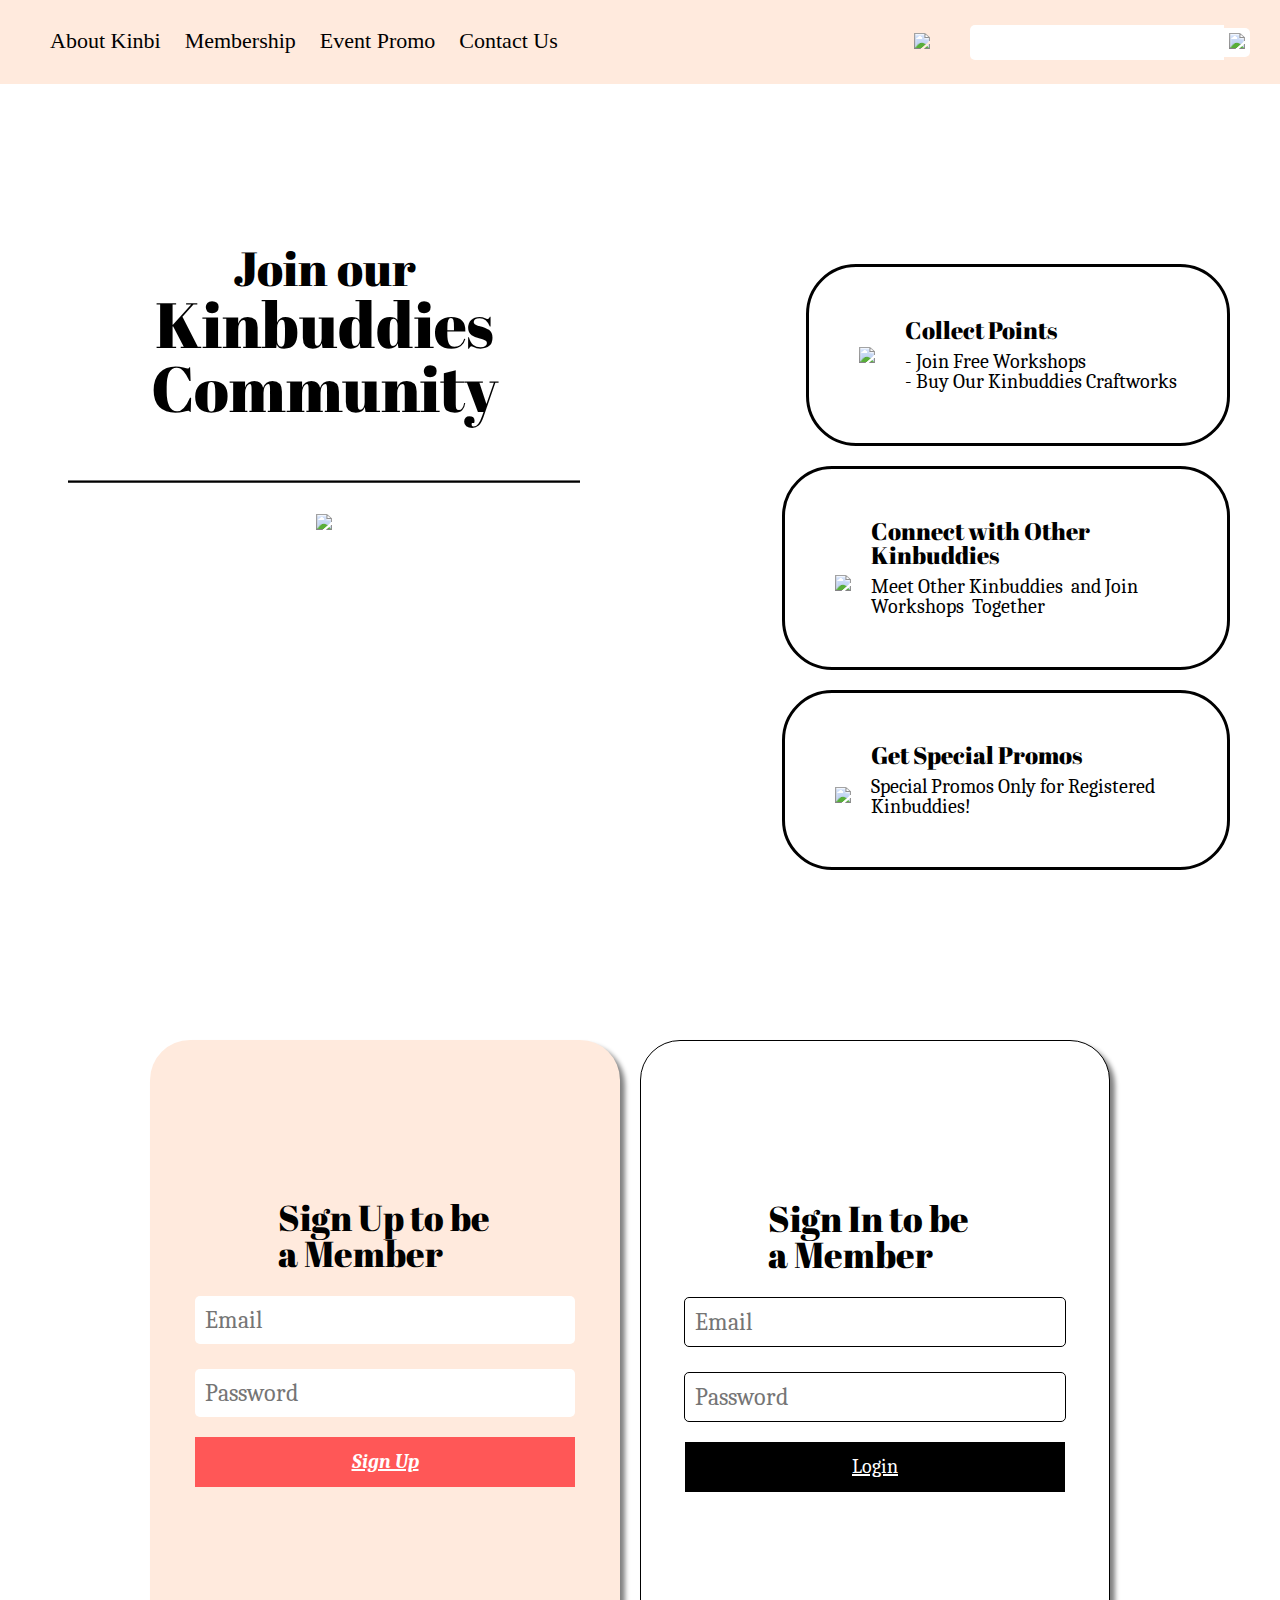
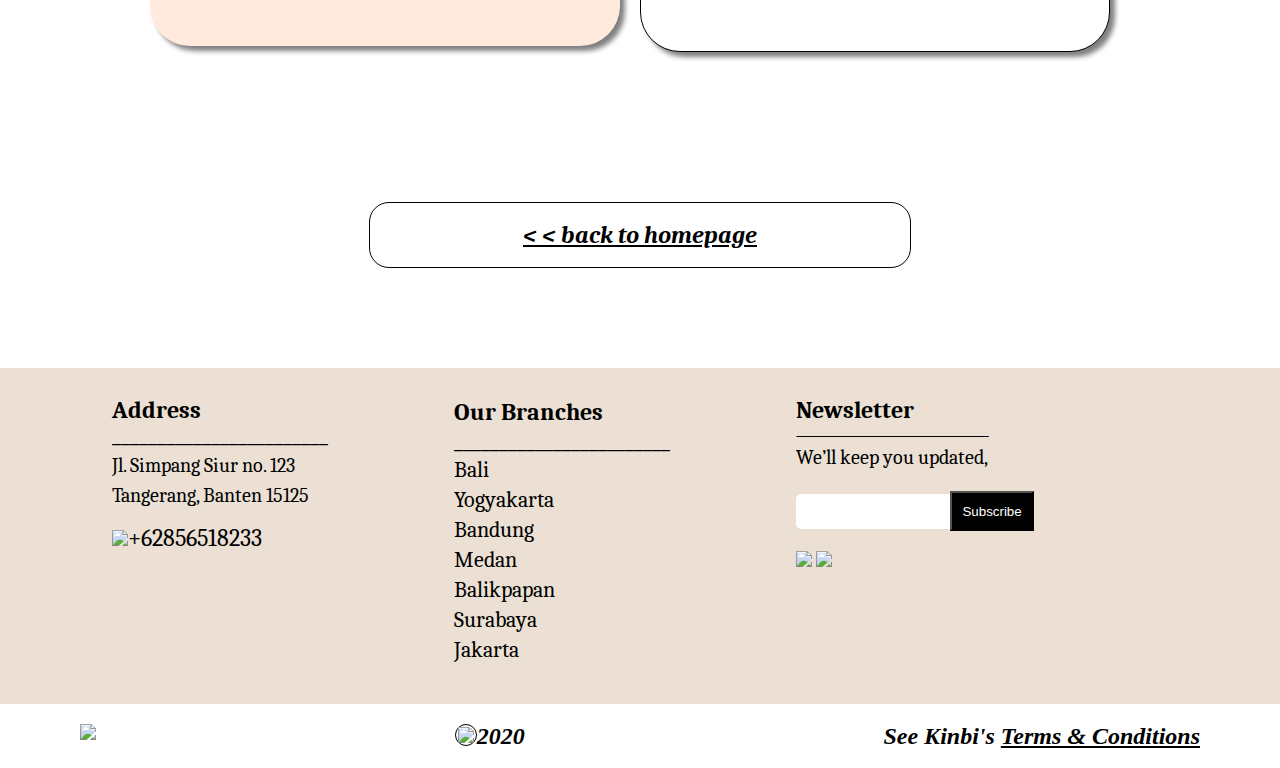
==== membership.html @ cb076669 "Add files via upload" ====
<!DOCTYPE html>
<html lang="en">
<head>
	<meta charset="UTF-8">
	<meta name="viewport" content="width=device-width, initial-scale=1.0">
	<title>Document</title>
	<link rel="preconnect" href="https://fonts.gstatic.com">
	<link href="https://fonts.googleapis.com/css2?family=Abril+Fatface&family=Caladea:wght@400;700&display=swap" rel="stylesheet">
	<link rel="stylesheet" href="css/style.css">
</head>
<body>
	
	<div class="navbar">
		<ul>
			<li><a href="about.html">About Kinbi</a></li>
			<li><a href="membership.html">Membership</a></li>
			<li><a href="promo.html">Event Promo</a></li>
			<li><a href="contact.html">Contact Us</a></li>
		</ul>
		<ul class="group-search">
			<li><a href="cart.html"><img src="./img/logo/cart.png" class="img-cart"></a></li>
			<li class="li-input">
				<input type="text">
			</li>
			<li class="li-search">
				<img src="./img/logo/search.png" class="img-search">
			</li>
		</ul>
	</div>
	
	<div class="hero-membership">
		<div class="col-5">
			<h2>Join our</h2>
			<h1>Kinbuddies Community </h1>
			<h1>________________</h1>
			<img src="./img/membership/1.png">
		</div>
		<div class="col-5 col-two-member">
			<div class="step star">
				<img src="./img/membership/2.png" class="img-padding star">
				<div class="star-content">
					<h4>Collect Points</h4>
					<ul>
						<li>- Join Free Workshops
						</li>
						<li>- Buy Our Kinbuddies Craftworks</li>
					</ul>
				</div>
			</div>
			<div class="step">
				<img src="./img/membership/3.png">
				<div>
					<h4>Connect with Other Kinbuddies</h4>
					<ul>
						<li> Meet Other Kinbuddies   and Join Workshops  Together
						</li>
					</ul>
				</div>
			</div>
			<div class="step">
				<img src="./img/membership/4.png">
				<div>
					<h4>Get Special Promos</h4>
					<ul>
						<li> Special Promos Only for Registered Kinbuddies! 
						</li>
					</ul>
				</div>
			</div>
		</div>
	</div>

	<div class="section-signin">
		<div class="col-6">
			<div class="signin-card signin-pink">
				<h3>Sign Up to be a Member</h3>
				<input type="text" class="input-signin" placeholder="Email">
				<input type="text" class="input-signin" placeholder="Password">
				<a href="thankyou.html" class="button button-signin button-salmon">Sign Up</a>
			</div>
		</div>
		<div class="col-6">
			<div class="signin-card signin-white">
				<h3>Sign In to be a Member</h3>
				<input type="text" class="input-signin" placeholder="Email">
				<input type="text" class="input-signin" placeholder="Password">
				<a href="thankyou.html" class="button button-signin button-dark">Login</a>
			</div>
		</div>
	</div>

	<div class="button-container">
		<a href="home.html" class="button button-back">< < back to homepage</a>
	</div>

	<footer>
		<div class="col-3 col-address">
			<h4>Address</h4>
			<h6>________________________</h6>
			<h5>Jl. Simpang Siur no. 123
			</h5>
			<h5>Tangerang, Banten 15125
			</h5>
			<div>
				<img src="./img/logo/whatsapp.png"><p>+62856518233</p>
			</div>
		</div>
		<div class="col-3 col-branches">
			<h4>Our Branches</h4>
			<h6>________________________</h6>
			<div class="">
				<h2>Bali</h2>
				<h2>Yogyakarta</h2>
				<h2>Bandung</h2>
				<h2>Medan</h2>
				<h2>Balikpapan</h2>
				<h2>Surabaya</h2>
				<h2>Jakarta</h2>
			</div>
		</div>
		<div class="col-4 col-news">
			<h4>Newsletter</h4>
			<h6>________________________</h6>
			<h5>We’ll keep you updated,
			</h5>
			<div class="group-subscribe">
				<input type="text">
				<button class="button button-dark">Subscribe</button>
			</div>
			<div>
				<img src="./img/logo/instagram.png">
				<img src="./img/logo/facebook.png">
			</div>
		</div>
	</footer>

	<div class="bottom-section">
		<img src="./img/logo/logo.png">
		<div class="content-bottom">
			<div class="img-bg">
				<img src="./img/logo/co
				pyright.png">
			</div>
			<h2>2020</h2>
		</div>
		<h2>See Kinbi's <a href="terms.html">Terms & Conditions</a></h2>
	</div>

</body>
</html>
---- css/style.css ----
goods
/*
	font-f#DD9599'Abril Fatface', cursive;
	font-famispace-betweenaladea', serif;
*/

/* http://meyerweb.com/eric/tools/css/reset/ 
   v2.0 | 20110126
   License: none (public domain)
*/

html, body, div, span, applet, object, iframe,
h1, h2, h3, h4, h5, h6, p, blockquote, pre,
a, abbr, acronym, address, big, cite, code,
del, dfn, em, img, ins, kbd, q, s, samp,
small, strike, strong, sub, sup, tt, var,
b, u, i, center,
dl, dt, dd, ol, ul, li,
fieldset, form, label, legend,
table, caption, tbody, tfoot, thead, tr, th, td,
article, aside, canvas, details, embed, 
figure, figcaption, footer, header, hgroup, 
menu, nav, output, ruby, section, summary,
time, mark, audio, video {
	margin: 0;
	padding: 0;
	border: 0;
	font-size: 100%;
	font: inherit;
	vertical-align: baseline;
}
/* HTML5 display-role reset for older browsers */
article, aside, details, figcaption, figure, 
footer, header, hgroup, menu, nav, section {
	display: block;
}
body {
	line-height: 1;
}
ol, ul {
	list-style: none;
}
blockquote, q {
	quotes: none;
}
blockquote:before, blockquote:after,
q:before, q:after {
	content: '';
	content: none;
}
table {
	border-collapse: collapse;
	border-spacing: 0;
}

body {
	overflow-x: hidden;
}

.img-line {
	width: 1230px;
}

.navbar {
	background-color: #FFEADD;
	height: 84px;
	padding: 30px;
	box-sizing: border-box;
	display: flex;
	justify-content: space-between;
	width: 100vw;
}

.navbar ul {
	margin-left: 20px;
}

.navbar ul li {
	display: inline-block;
}

.navbar ul li a {
	font-size: 22px;
	margin-right: 20px;
	text-decoration: none;
	color: #000000;
}

.navbar ul.group-search {
	display: flex; 
	align-items: center;
}

.navbar ul li input {
	font-size: 29px;
	border: none;
	width: 250px;
	border-radius: 5px 0 0 5px;
}

.navbar ul li.li-input {
	margin-right: 0;
}

.navbar ul li.li-search {
	background-color: white;
	border-radius: 0 5px 5px 0;
	padding: 5px;
}

.navbar ul .img-search {
	width: 20px;
}

.navbar ul li img.img-cart {
	margin-right: 20px;
}

.hero {
	margin-top: 80px;
	margin-right: -20px;
	display: flex;
	justify-content: center;
}

.hero .col-3 img {
	margin-bottom: 50px;
}

.hero h1 {
	font-size: 48px;
	font-weight: bold;
	font-family: 'Abril Fatface', cursive;
	color: darkgrey;
}

.col-1 {
	width: 8.3%;
}

.col-2 {
	width: 16.6%;
}

.col-3 {
	width: 24.9%;
}

.col-4 {
	width: 33.2%;
}

.col-5 {
	width: 41.5%;
}

.col-6 {
	width: 50%;
}

.col-7 {
	width: 58.3%;
}

.col-8 {
	width: 64.6%;
}

.col-9 {
	width: 72.9%;
}

.col-10 {
	width: 81.2%;
}

.col-11 {
	width: 90.5%;
}

.col-12 {
	width: 100%;
}

.hero .col-3 {
	display: flex;
	justify-content: center; 
	flex-flow: column;
	align-items: center;
	padding-left: 100px;
}

.ellipse-group {
	display: flex;
	justify-content: flex-end;
}

.ellipse {
	width: 15px;
	height: 15px;
	background-color: #FFEADD;
	border-radius: 50%;
	border: 1px solid #99473A;
	margin-right: 30px;
	margin-top: 50px;
}

.ellipse.one {
	background-color: #99473A;
}

.workshop {
	margin-top: 200px;
	display: flex;
	justify-content: center;
}

.workshop .col-4 {
	background-color: #FFEADD;
	padding: 50px;
	display: flex;
	flex-flow: column;
	justify-content: space-around
}

.workshop .col-4 h1 {
	font-family: 'Abril Fatface', cursive;
	font-size: 64px;
}

.workshop .col-4 h5 a {
	font-family: 'Caladea', serif;
	font-size: 25px;
	font-weight: bold;
	color: #000;
}

.workshop .col-8 {
	display: flex;
	justify-content: flex-end;
}

.workshop .col-8 .card {
	margin-right: 100px;
	display: flex;
	flex-flow: column;
	align-items: center;
}

.workshop .col-8 .card .card-text {
	font-size: 20px;
	width: 90%;
	text-align: center;
	border-radius: 40px;
	padding: 10px 0 10px 0;
	font-weight: bold;
	margin-top: 30px;
}

.card-text-red {
	background-color: #EDD6BC;
	color: #897353;
}

.card-text-grey {
	background-color: #DAD9D9;
	color: #696060;
}

.squad {
	display: flex;
	justify-content: center;
	flex-flow: column;
	margin-top: 50px;
	align-items: center;
}

.squad .row-one {
	display: flex;
	justify-content: center;
	flex-flow: column;
	margin-top: 150px;
	align-items: center;
	text-align: center;
}

.squad .row-one p {
	margin-top: 20px;
}

.squad h1 {
	font-size: 64px;
	font-family: 'Abril Fatface', cursive;
}

.squad p {
	font-size: 24;
	color: #000000;
	opacity: 59%;
	font-family: 'Caladea', serif;
}

.squad h1 span.text-pink {
	color: #DD9599;
}

.squad .row-two {
	display: flex;
	margin-top: 100px;
	justify-content: space-between;
}

.squad .row-two .col-5 {
	display: flex;
	justify-content: center
}

.squad .row-two .col-5 img {
	margin-right: 20px;
}
	
.squad .col-5 h4 {
	font-size: 24px;
	font-family: 'Abril Fatface', cursive;
}

.squad .col-5 .people-content h4 {
	width: 80x;
}

.squad .col-5 .people-content {
	width: 400px;
}

.squad .col-5 h4 span.text-pink {
	color: #DD9599;
}

.squad .row-two .col-5 .people-content h5 {
	font-size: 18px;
	color: #979797;
	font-family: 'Caladea', serif;
	font-weight: bold;
	margin-top: 15px;
	font-style: italic;
}

.squad .row-two .col-5 .people-content h6 {
	font-size: 18px;
	color: #323232;
	font-family: 'Caladea', serif;
	margin-top: 15px;
}

.testimony {
	margin-top: 200px;
	display: flex;
	justify-content: center;
	align-items: center;
}

.testimony .col-4 {
	background-color: #FFEADD;
	padding: 80px;
	display: flex;
	flex-flow: column;
	justify-content: space-around;
}

.testimony .col-4 h1 {
	font-family: 'Abril Fatface', cursive;
	font-size: 64px;
}

.testimony .col-4 a {
	color: #000000;
	margin-top: 50px;
}

.testimony .col-4 .button {
	text-decoration: none;
	border: none;
	display: inline !important;
	width: 60px;
	padding: 20px 40px 20px 40px;
}

.testimony .col-4 .button-dark {
	font-size: 26px;
	background-color: #000000;
	font-family: 'Abril Fatface', cursive;
	color: white;
}

.testimony .col-8 {
	padding-left: 200px;
}

.testimony-card {
	display: flex;
	align-items: center;
}

.testimony-card .content-one {
	display: flex;
	flex-flow: column;
	align-items: center;
}

.testimony-card .content-one  h4 {
	font-family: 'Caladea', serif;
	font-size: 18px;
	margin-top: 10px;
}

.testimony-card .content-two {
	width: 300px;
	margin-right: 50px;
	text-align: right;
}

.testimony-card .content-two  h4 {
	font-family: 'Caladea', serif;
	font-size: 24px;
}

footer {
	background-color: #EBE0D3;
	padding: 30px 80px 40px 80px;
	margin-top: 100px;
	display: flex;
	justify-content: space-around;
	align-items: flex-start;
}

footer .col-address {
	font-family: 'Caladea', serif;
	font-size: 24px;
	display: flex;
	flex-flow: column;
	align-items: flex-start;
	justify-content: center;
}

footer .col-address h4 {
	font-family: 'Caladea', serif;
	font-size: 24px;
	font-weight: bold;
}

footer .col-address h5 {
	font-family: 'Caladea', serif;
	font-size: 20px;
	margin-top: 10px;
}

footer .col-address div {
	margin-top: 20px;
	display: flex;
	align-items: center;
}

footer .col-address p {
	display: inline-block;
}

footer .col-branches {
	font-family: 'Caladea', serif;
	font-size: 24px;
	display: flex;
	flex-flow: column;
	align-items: flex-start;
	justify-content: space-around;
	line-height: 28px;
}

footer .col-branches h4 {
	font-family: 'Caladea', serif;
	font-size: 24px;
	font-weight: bold;
}

footer .col-branches h2 {
	font-family: 'Caladea', serif;
	font-size: 22px;
	margin-top: 2px;
}

footer .col-branches {
	font-family: 'Caladea', serif;
	font-size: 24px;
	display: flex;
	flex-flow: column;
	align-items: flex-start;
	justify-content: center;
}

footer .col-news h4 {
	font-family: 'Caladea', serif;
	font-size: 24px;
	font-weight: bold;
}

footer .col-news h2 {
	font-family: 'Caladea', serif;
	font-size: 22px;
	margin-top: 2px;
}

footer .col-news h5 {
	font-family: 'Caladea', serif;
	font-size: 20px;
	margin-top: 10px;
}

footer .col-news img {
	margin-top: 20px;
}

footer .col-news input {
	font-size: 29px;
	border: none;
	width: 150px;
	border-radius: 5px 0 0 5px;
}

footer .col-news .group-subscribe {
	margin-top: 23px;
	display: flex;
	align-items: center;
}

footer .col-news .button {
	background-color: #000000;
	padding: 0 10px 0 10px;
}

footer .col-news .group-subsribe {
	display: flex;
	align-items: center;
}

footer .col-news .button-dark {
	color: white;
	height: 40px;
}

.bottom-section {
	display: flex;
	justify-content: space-between;
	padding: 20px;
	font-size: 'Caladea', serif;
	font-weight: bold;
	font-size: 24px;
	padding-left: 80px;
	padding-right: 80px;
}

.bottom-section .content-bottom {
	display: flex;
	justify-content: center;
}

.bottom-section .img-bg {
	width: 20px;
	height: 20px;
	border-radius: 50%;
	background-color: transparent;
	border: 1px solid black;
	line-height: 20px;
	text-align: center;
}

.bottom-section h2 {
	font-style: italic;
}

.bottom-section a {
	color: #000000;
}

.hero-about {
	display: flex;
	flex-flow: column;
	margin-top: -10px;
	padding: 100px;
}

.hero-about h1 {
	font-family: 'Abril Fatface', cursive;
	font-size: 64px;
	text-align: center;
}

.hero-about h1 span.text-pink {
	color: #DD9599;
}

.hero-about img {
	margin-top: 30px;
	margin-right: 40px;
}

.col-two-member {
	align-items: flex-end !important;
}

.hero-membership {
	display: flex;
	justify-content: space-between;
}

.hero-membership .col-5 {
	display: flex;
	justify-content: flex-start;
	flex-flow: column;
	align-items: center;
}

.col-two-member {
	align-items: center;
	margin-right: -50px;
}

.hero-membership .col-5 img {
	margin-top: 30px;
}

.hero-membership .col-5 h2 {
	font-family: 'Abril Fatface', cursive;
	font-size: 48px;
}

.col-two-member {
	align-items: e
}

.hero-membership h1 {
	font-family: 'Abril Fatface', cursive;
	font-size: 64px;
	text-align: center;
}

.hero-membership h1 span.text-pink {
	color: #DD9599;
}

.div-about {
	display: flex;
	justify-content: space-around;
}

.content-about {
	display: flex;
	justify-content: center;
	align-items: center;
	flex-flow: column;
}

.content-about p {
	margin-top: 20px;
	font-family: 'Caladea', serif;
	font-size: 18px;
}

.content-about a {
	margin-top: 80px;
	color: #000000;
	font-family: 'Caladea', serif;
	font-size: 18px;
	font-weight: bold;
	font-style: italic;
}

.hero-membership .step {
	padding: 50px;
	border-radius: 50px;
	border: 3px solid black;
	display: flex;
	justify-content: space-between;
	align-items: center;
	margin-top: 20px;	
}

.hero-membership .step.star .star-content {
	justify-content: space-between;
}

.hero-membership .step h4 {
	font-family: 'Abril Fatface', cursive;
	font-size: 24px;
}

.hero-membership .step img {
	font-family: 'Abril Fatface', cursive;
	font-size: 24px;
	margin-right: 20px;
}

.hero-membership .step .img-padding {
	padding-right: 10px;
	padding-bottom: 30px;
}

.hero-membership .step ul {
	margin-top: 10px;
}

.hero-membership .step ul li {
	font-family: 'Caladea', serif;
	font-size: 20px;
}

.section-signin {
	display: flex;
	padding: 150px;
	margin-top: -80px;
}

.section-signin .signin-card {
	padding: 159px 80px 159px 80px;
	border-radius: 40px;
	display: flex;
	flex-flow: column;
	align-items: center;
	box-shadow: 5px 5px 5px grey;
	margin-right: 20px;
}

.section-signin .signin-card h3 {
	font-family: 'Abril Fatface', cursive;
	font-size: 36px;
	width: 215px;
}

.signin-pink {
	background-color: #FFEADD;
}

.signin-white {
	background-color: #FFFFFF;
	border: 1px solid black;
}

.signin-pink .input-signin {
	font-size: 24px;
	border: none;
	width: 360px;
	border-radius: 5px 5px 5px 5px;
	font-family: 'Caladea', serif;
	margin-top: 25px;
	padding: 10px;
}

.signin-white .input-signin {
	font-size: 24px;
	border: 1px solid black;
	width: 360px;
	border-radius: 5px 5px 5px 5px;
	font-family: 'Caladea', serif;
	margin-top: 25px;
	padding: 10px;
}

.section-signin .button {
	border: none;
	color: white;
	font-size: 20px;
	font-family: 'Caladea', serif;
	margin-top: 20px;
	padding: 15px 140px 15px 140px;
	width: 380px;
	text-align: center;
}

.section-signin .button-salmon {
	background-color: #FF5757;
	width: 100px;
}

.section-signin .button-dark {
	background-color: #000000;
	width: 100px;
}

.button-container {
	display: flex;
	justify-content: center;
}

.button-container .button-back {
	color: #000000;
	font-size: 24px;
	font-family: 'Caladea', serif;
	border: 1px solid black;
	border-radius: 20px;
	padding: 20px;
	width: 500px;
	text-align: center;
	font-weight: bold;
	font-style: italic;
}

.hero-membership {
	display: flex;
	margin-top: 60px;
	padding: 100px;
}

.hero-promo {
	display: flex;
	flex-flow: column;
	margin-top: 30px;
	padding: 100px;
}

.hero-promo .img-mt {
	margin-top: 30px;
}

.hero-promo h1 {
	font-family: 'Abril Fatface', cursive;
	font-size: 64px;
	text-align: center;
}

.hero-promo h1 span.text-pink {
	color: #DD9599;
}

.promo-content {
	display: flex;
	flex-flow: column;
	justify-content: center;
	align-items: center;
	margin-top: -50px;
}

.promo-card {
	width: 1124px;
	height: 280px;
	position: relative;
	margin-top: 40px;
}

.promo-card .promo-text {
	position: absolute;
	top: 50px;
	left: 50px;
}

.promo-card .promo-text h1 {
	font-family: 'Abril Fatface', cursive;
	font-size: 48px;
	text-decoration: underline;
}

.promo-card .promo-text h4 {
	font-family: 'Caladea', serif;
	font-size: 28px;
	margin-top: 45px;
}

.promo-card .button-salmon {
	background-color: #FF5757;
	font-family: 'Abril Fatface', cursive;
	font-size: 18px;
	color: white;
	text-decoration: none;
	padding: 10px;
	position: absolute; bottom: 30px;
	right: 30px;
}

.promo-card .text-white {
	color: white;
}

.btn-container {
	display: flex;
	justify-content: center;
	margin-top: 80px;
	margin-bottom: 80px;
}

.btn-container .button-back {
	font-family: 'Caladea', serif;
	font-size: 18px;
	font-style: italic;
	color: #000000;
	font-weight: bold;
}

.hero-more-ws {
	margin-top: 40px;
}

.hero-more-ws h2 {
	margin-top: -20px;
}

.hero-more-ws h1 {
	font-family: 'Abril Fatface', cursive;
	font-size: 64px;
	text-align: center;
}

.hero-more-ws h1 span.text-pink {
	color: #DD9599;
}

.more-ws-content {
	padding-left: 80px;
	padding-right: 80px;
}

.card-ws {
	margin-top: 50px;
	display: flex;
	align-items: center;
	justify-content: space-around;
	margin-bottom: 50px;
}

.card-ws img {
	margin-right: 50px;
}

.hero-more-ws {
	display: flex;
	justify-content: center;
	align-items: center;
	flex-flow: column;
}

.hero-more-ws h2 {
	font-family: 'Abril Fatface', cursive;
	font-size: 36px;
	text-align: center;
}

.hero-more-ws h2 span.text-pink {
	color: #DD9599;
}

.mws-content {
	display: flex;
	align-items: flex-start;
	flex-flow: column;
	justify-content: space-around;
}

.mws-content h4 {
	font-family: 'Caladea', serif;
	font-size: 24px;
	margin-top: 15px;
	margin-bottom: 60px;
}

.btn-container-sm {
	width: 250px;
	border: 1px solid black;
	padding: 10px;
	border-radius: 5px;
	font-size: 22px;
	font-family: 'Caladea', serif;
	font-style: italic;
	font-weight: bold;
	width: 400px;
	text-align: center;
}

.btn-container-sm a.button {
	color: #000000;
	margin-top: 60px;
}

.book-form {
	display: flex;
	justify-content: center;
}

.book-form .col-8 {
	background-color: #FFEADD;
	padding: 50px;
	border-radius: 40px;
	box-shadow: 5px 5px 5px grey;
	display: flex;
	justify-content: center;
	align-items: center;
	flex-flow: column;

}

.book-form .col-8 h1 {
	font-family: 'Abril Fatface', cursive;
	font-size: 64px;
	margin-bottom: 60px;
}

.book-form .input-book {
	font-size: 20px;
	border: none;
	width: 720px;
	border-radius: 5px 5px 5px 5px;
	font-family: 'Caladea', serif;
	margin-top: 25px;
	padding: 10px;
}

.textarea-book {
	font-size: 20px;
	border: none;
	width: 720px;
	border-radius: 5px 5px 5px 5px;
	font-family: 'Caladea', serif;
	margin-top: 25px;
	padding: 10px;
	resize: none;
}

.book-form .button-salmon {
	background-color: #FF5757;
	width: 220px;
	text-align: center;
	border: none;
	color: white;
	font-size: 24px;
	font-family: 'Caladea', serif;
	font-style: italic;
	padding: 20px;
	margin-top: 40px;
}

.navbar-thankyou {
	height: 84px;
	display: flex;
	justify-content: center;
	padding: 20px;
}

.navbar-thankyou h1 {
	font-family: 'Abril Fatface', cursive;
	font-size: 64px;
}

.navbar-thankyou h1 span.text-pink {
	color: #DD9599;
}

.hero-thankyou {
	height: 660px;
	background-color: #FFEADD;
	display: flex;
	justify-content: center;
	flex-flow: column;
	align-items: center;
}

.hero-thankyou h4 {
	font-family: 'Caladea', serif;
	font-size: 24px;
	text-align: center;
	margin-bottom: 50px;
}

.hero-terms {
	padding: 80px;
	display: flex;
	justify-content: space-between;
}

.hero-terms .col-5 h1 {
	font-family: 'Abril Fatface', cursive;
	font-size: 64px;
}

.hero-terms .col-5 h4 {
	font-family: 'Caladea', serif;
	font-size: 24px;
	margin-top: 20px;
}

.hero-terms .col-5 h4 span.text-pink {
	color: #DD9599;
}

.hero-terms .col-5 h2 {
	font-family: 'Abril Fatface', cursive;
	font-size: 24px;
	margin-top: 50px;
}

.hero-terms .col-5 h3 {
	font-family: 'Caladea', serif;
	font-size: 23px;
	color: #655E5E;
	font-weight: 600;
	width: 350px;
	margin-top: 30px;
}

.hero-terms .card-faq {
	display: flex;
	flex-flow: column;
	box-shadow: 5px 5px 3px grey, -5px -5px 3px grey;
	border-radius: 30px;
	padding: 30px;
}

.hero-terms .card-faq h1 {
	text-align: center;
}

.hero-terms .col-5 h5 {
	font-family: 'Caladea', serif;
	font-size: 20px;
	color: #655E5E;
	width: 350px;
	margin-top: 10px;
}


.hero-terms h5.text-pink {
	color: #FF5757;
	margin-top: 30px;
	font-weight: 600;
}

.container-button {
	display: flex;
	justify-content: center;
}

.go-back {
	width: 250px;
	border: 1px solid black;
	padding: 10px;
	border-radius: 5px;
	font-size: 22px;
	font-family: 'Caladea', serif;
	font-style: italic;
	font-weight: bold;
	width: 400px;
	text-align: center;
	color: #000000;
}

.hero-cart {
	display: flex;
	justify-content: space-between;
	padding: 80px;
}

.hero-cart .col-5 {
	display: flex;
	flex-flow: column;
	align-items: flex-start;
}

.hero-cart .col-5 h1 {
	font-family: 'Abril Fatface', cursive;
	font-size: 64px;
}

.hero-cart .col-5 h1 span.text-pink {
	color: #DD9599;
}

.hero-cart .col-5 h3 {
	font-family: 'Abril Fatface', cursive;
	font-size: 24px;
	margin-left: 10px;
	color: #000000;
}

.hero-cart .col-5 h4 {
	font-family: 'Caladea', serif;
	font-size: 22px;
	color: #655E5E;
	margin-left: 10px;
}

.checkbox-group {
	display: flex;
	justify-content: center;
	align-items: center;
	margin-top: 80px;
}

.input-checkbox {
	width: 30px;
	height: 30px;
}

.cart-item {
	display: flex;
	justify-content: center;
	align-items: center;
	margin-top: 50px;
}

.hero-cart .col-5 {
	margin-right: 20px;
}

.hero-cart .col-5 .cart-content {
	display: flex;
	justify-content: center;
	flex-flow: column;
	align-items: flex-start;
	margin-left: 30px;
}

.hero-cart .col-5 .dot {
	width: 10px;
	height: 10px;
	background-color: #FFEADD;
	border-radius: 50%;
}

.hero-cart .col-5 h5 {
	font-family: 'Caladea', serif;
	font-size: 24px;
	font-style: italic;
}

.hero-cart .col-5 .flex {
	display: flex;
	justify-content: center;
	align-items: center;
	margin-top: 10px;
}

.hero-cart .col-5 .text-salmon {
	font-family: 'Caladea', serif;
	color: #FF5757;
	margin-top: 30px;
}

.icons {
	margin-left: auto;
	display: flex; 
	justify-content: center;
	align-items: center;
}

.icons img {
	margin-right: 10px;
}

.icons .plus {
	margin-left: 14px;
}

.icons .plus, .icons .minus {
	width: 30px;
}

.icons h4 {
	display: inline-block; 
	text-decoration: underline;
	margin-right: 10px;
	margin-left: 5px;
}

.hero-cart .col-5 .italic {
	font-style: italic;
	color: #C4C4C4;
	margin-top: 70px;
}

.payment-container {
	box-shadow: 5px 5px 3px #C4C4C4, -5px -5px 3px #C4C4C4;
	padding: 40px;
	border-radius: 30px;
	margin-top: 100px;
}

.card-payment {
	display: flex;
	justify-content: space-around;
	margin-top: 50px;
}

.card-payment img {
	margin-right: 10px;
}

.card-order {
	display: flex;
	flex-flow: column;
	box-shadow: 5px 5px 3px grey, -5px -5px 3px grey;
	border-radius: 30px;
	padding: 40px;
}

.order-detail {
	display: flex;
	justify-content: space-between;
	align-items: center;
}

.order-detail:nth-child(2n-1) {
	margin-top: 40px;
}

.order-detail h4 {
	margin-top: 30px;
}

.dropdown {
	display: flex;
	justify-content: center;
	margin-top: 30px;
}

.dropbtn {
	width: 300px;
	font-family: 'Caladea', serif;
	font-size: 20px;
	font-weight: 600;
	text-align: center;
	border: 3px solid #C4C4C4;
	background-color: transparent;
	padding: 10px;
	border-radius: 10px;
	display: flex;
	justify-content: center;
	align-items: center;
}

.dropbtn .img-loc {
	margin-top: 7px;
}

.button-pill {
	width: 300px;
	font-family: 'Caladea', serif;
	font-size: 20px;
	font-weight: 600;
	text-align: center;
	border: 3px solid #C4C4C4;
	background-color: transparent;
	padding: 10px;
	border-radius: 10px;
	border-radius: 30px;
	margin-top: 20px;
}

/* Dropdown content (hidden by default) */
.dropdown-content {
  display: none;
  position: absolute;
  background-color: #f9f9f9;
  min-width: 160px;
  box-shadow: 0px 8px 16px 0px rgba(0,0,0,0.2);
  z-index: 1;
}

/* Links inside the dropdown */
.dropdown-content a {
  float: none;
  color: black;
  padding: 12px 16px;
  text-decoration: none;
  display: block;
  text-align: left;
}

/* Add a grey background color to dropdown links on hover */
.dropdown-content a:hover {
  background-color: #ddd;
}

/* Show the dropdown menu on hover */
.dropdown:hover .dropdown-content {
  display: block;
}

.flex-right {
	display: flex;
	justify-content: flex-end;
}

.button-salmon {
	width: 300px;
	font-family: 'Caladea', serif;
	font-size: 20px;
	font-weight: 600;
	font-style: italic;
	text-align: center;
	background-color: #FF5757;
	padding: 10px;
	margin-top: 100px;
	color: white;
	border: none;
}

.flex-center {
	display: flex;
	justify-content: center;
}

.flex-center .button-back {
	font-family: 'Caladea', serif;
	font-style: italic;
	font-size: 18px;
	margin-top: 40px;
	margin-left: 170px;
	color: #000000;
	font-weight: 600;
}

.hero-contact {
	padding: 80px;
	display: flex;
	justify-content: center;
}

.contact-content .col-5 h4 {
	font-family: 'Caladea', serif;
	font-size: 22px;
	color: #000000;
}

.contact-content .col-5 h4.text-salmon {
	font-family: 'Caladea', serif;
	font-size: 22px;
	color: #FF5757;
	margin-top: 30px;
}

.hero-contact h1 {
	font-family: 'Abril Fatface', cursive;
	font-size: 64px;
}

.hero-contact h1 span.text-pink {
	color: #DD9599;
}

.contact-content {
	display: flex;
	padding-left: 150px;
	padding-right: 150px;
	justify-content: space-between;
}

.contact-content h5 {
	display: flex;
	flex-flow: column;
}

.contact-content a {
	font-size: 20px;
	color: #000;
	margin-left: auto;
	font-style: italic;
	font-weight: 700;
	margin-top: 100px;
}

.contact-content .col-5 {
	display: flex;
	flex-flow: column;
}

.align-center {
	display: flex;
	align-items: center;
	margin-top: 20px;
}

.contact-content .text-grey {
	color: #C4C4C4;
}

.section-information {
	background-color: #FFEADD;
	padding: 40px;
	display: flex;
	justify-content: space-around;
	align-items: center;
}

.section-information .dropdown {
	display: flex;
	justify-content: center;
	margin-top: 30px;
	margin-right: 100px;
}

.section-information .dropbtn {
	width: 300px;
	font-family: 'Caladea', serif;
	font-size: 20px;
	text-align: center;
	border: none;
	background-color: white;
	padding: 10px;
	border-radius: 10px;
	color: #C4C4C4;
}

/* Dropdown content (hidden by default) */
.section-information .dropdown-content {
  display: none;
  position: absolute;
  background-color: #f9f9f9;
  min-width: 160px;
  box-shadow: 0px 8px 16px 0px rgba(0,0,0,0.2);
  z-index: 1;
}

/* Links inside the dropdown */
.section-information .dropdown-content a {
  float: none;
  color: black;
  padding: 12px 16px;
  text-decoration: none;
  display: block;
  text-align: left;
}


.img-loc {
	margin-left: -90px;
	margin-right: 60px;
}

.search {
	display: flex;
	justify-content: space-around;
	margin-left: 100px;
}

.search input {
	border-radius: 15px 0 0 15px;
	border: none;
	width: 230px;
}

.srch-container {
	padding: 10px;
	background-color: white;
	border-radius: 0 15px 15px 0;
}

.img-srch {
	width: 30px;
}

.hero-goods h1 {
	font-family: 'Abril Fatface', cursive;
	font-size: 64px;
	text-align: center;
	margin-top: 30px;
}

.hero-goods h1 span.text-pink {
	color: #DD9599;
}

.hero-goods .info {
	display: flex;
	margin-top: 50px;
	justify-content: center;
}

.hero-goods .input-s {
	border: 1px solid black;
	border-right: none;
}

.hero-goods .img-s {
	padding: 20px;
	border: 1px solid black;
	border-left: none;
	border-radius: 0 15px 15px 0;
	width: 30px;
	height: 30px;
}

.goods-content {
	padding: 80px;
	display: flex;
	justify-content: space-around;
}

.goods-content .dot {
	width: 10px;
	height: 10px;
	background-color: #FFEADD;
	border-radius: 50%;
}

.goods-card {
	display: flex;
	flex-flow: column;
	align-items: center;
}

.goods-card .flex-align {
	margin-top: 40px;
}

.goods-content .dot {
	margin-right: 10px;
}


.goods-content h4 {
	font-family: 'Caladea', serif;
	font-size: 24px;
	margin-top: 6px;
}

.goods-card .flex {
	display: flex;
	align-items: center;
}

.goods-card img {
	margin-top: 30px;
}

.goods-card a {
	color: #64712C;
	font-family: 'Abril Fatface', cursive;
	font-size: 24px;
}

.goods-card a.button-salmon {
	color: white;
	text-decoration: none;
	font-weight: 400;
	font-family: 'Caladea', serif;
}

.goods-card h5 {
	color: #000000, 100%;
	font-family: 'Caladea', serif;
	font-size: 22px;
	margin-top: 20px;
}

.goods-card h6 {
	color: #000000, 100%;
	font-family: 'Caladea', serif;
	font-size: 22px;
	margin-top: 20px;
	font-style: italic;
	text-align: center;
	margin-bottom: 20px;
}

.goods-card .button-salmon {
	margin-top: 0px;
}

.flex-align {
	display: flex;
	align-items: center;
	justify-content: center;
	flex-flow: column;
}

.goods-card .text-red {
	color: #B03C5B;
}

.goods-card .text-pink {
	color: #D84D4D;
	opacity: 76%;
}

.icons
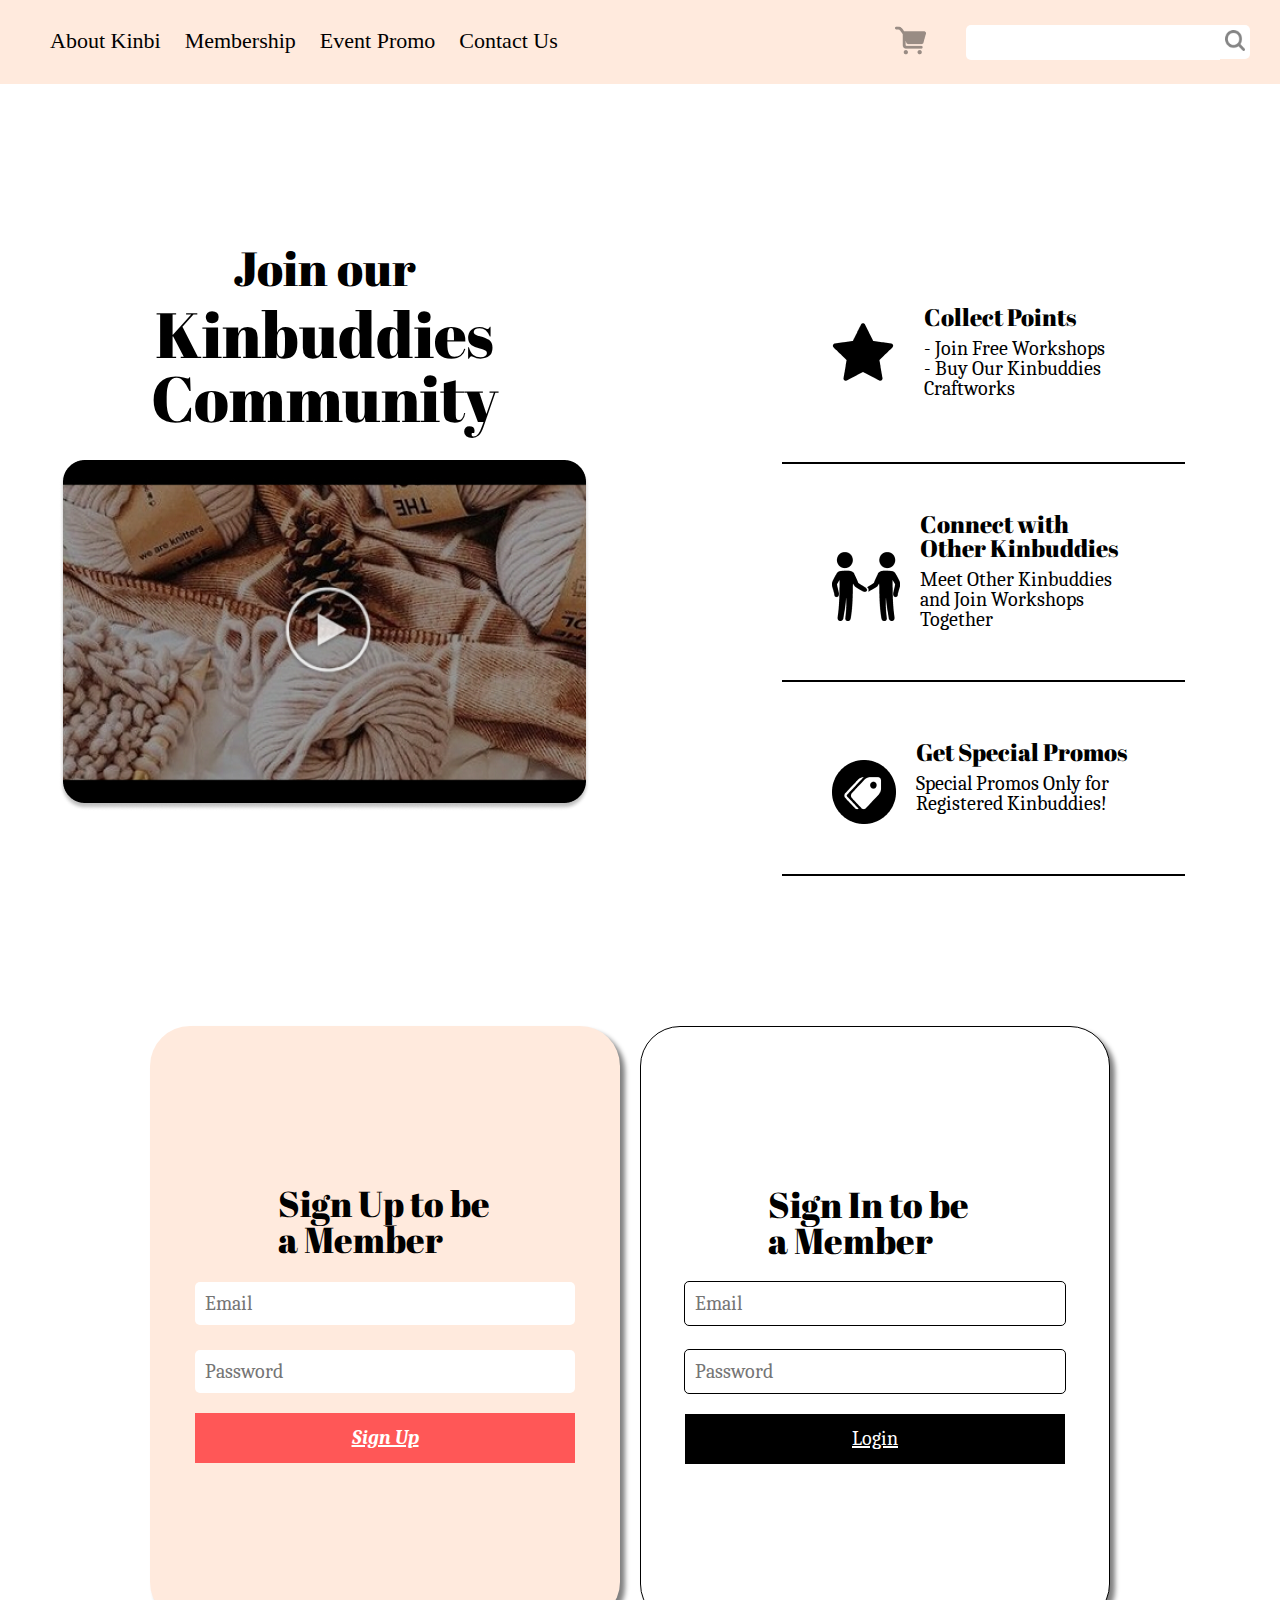
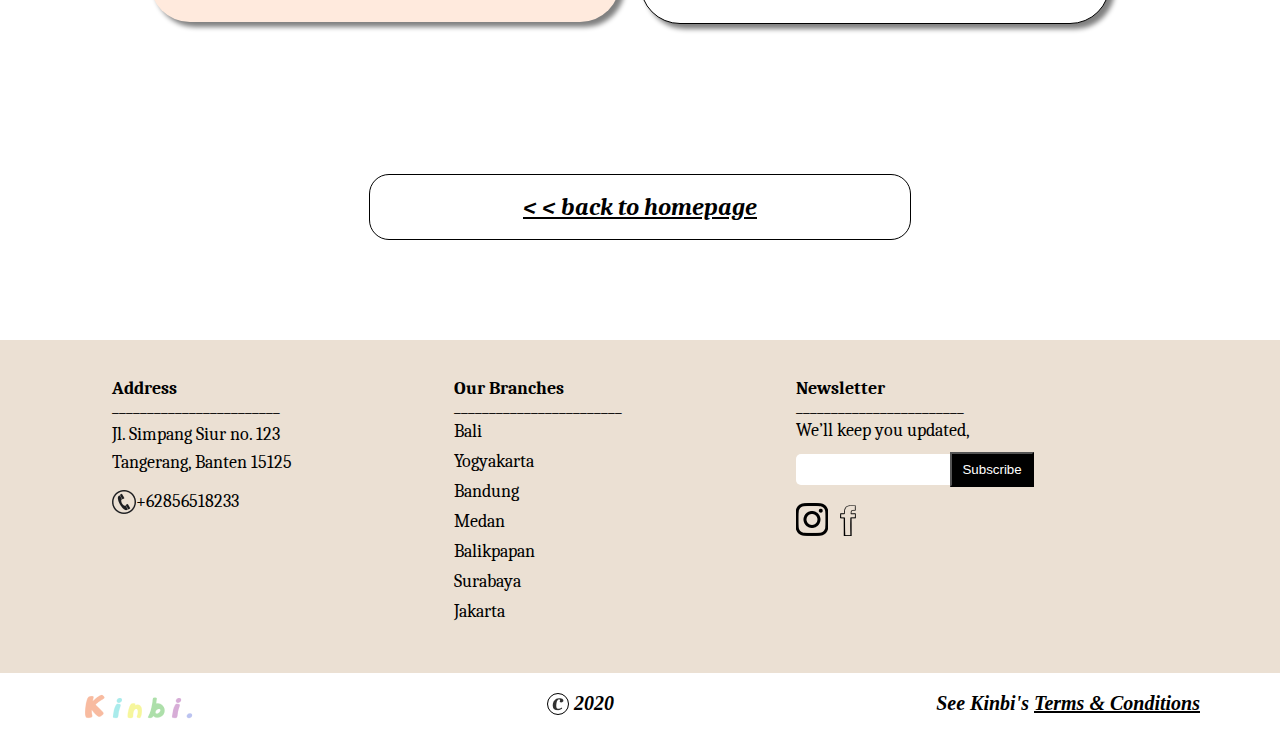
==== commit 50533e13: "Add files via upload" ====
--- a/membership.html
+++ b/membership.html
@@ -32,7 +32,6 @@
 		<div class="col-5">
 			<h2>Join our</h2>
 			<h1>Kinbuddies Community </h1>
-			<h1>________________</h1>
 			<img src="./img/membership/1.png">
 		</div>
 		<div class="col-5 col-two-member">
--- a/css/style.css
+++ b/css/style.css
@@ -435,27 +435,28 @@
 
 footer .col-address {
 	font-family: 'Caladea', serif;
-	font-size: 24px;
+	font-size: 18px;
 	display: flex;
 	flex-flow: column;
 	align-items: flex-start;
 	justify-content: center;
+	margin-top: 10px;
 }
 
 footer .col-address h4 {
 	font-family: 'Caladea', serif;
-	font-size: 24px;
+	font-size: 18px;
 	font-weight: bold;
 }
 
 footer .col-address h5 {
 	font-family: 'Caladea', serif;
-	font-size: 20px;
+	font-size: 18px;
 	margin-top: 10px;
 }
 
 footer .col-address div {
-	margin-top: 20px;
+	margin-top: 18px;
 	display: flex;
 	align-items: center;
 }
@@ -466,66 +467,80 @@
 
 footer .col-branches {
 	font-family: 'Caladea', serif;
-	font-size: 24px;
+	font-size: 18px;
 	display: flex;
 	flex-flow: column;
 	align-items: flex-start;
 	justify-content: space-around;
-	line-height: 28px;
+	line-height: 18px;
+	margin-top: 10px;
 }
 
 footer .col-branches h4 {
 	font-family: 'Caladea', serif;
-	font-size: 24px;
+	font-size: 18px;
 	font-weight: bold;
 }
 
 footer .col-branches h2 {
 	font-family: 'Caladea', serif;
-	font-size: 22px;
+	font-size: 18px;
+	margin-bottom: 12px;
+	margin-top: 7px;
+}
+
+footer .col-branches {
+	font-family: 'Caladea', serif;
+	font-size: 18px;
+	display: flex;
+	flex-flow: column;
+	align-items: flex-start;
+	justify-content: center;
+}
+
+footer .col-news {
+	font-family: 'Caladea', serif;
+	font-size: 18px;
+	display: flex;
+	flex-flow: column;
+	align-items: flex-start;
+	justify-content: center;
+	margin-top: -1px;
+	margin-top: 10px;
+
+}
+
+footer .col-news h4 {
+	font-family: 'Caladea', serif;
+	font-size: 18px;
+	font-weight: bold;
+}
+
+footer .col-news h2 {
+	font-family: 'Caladea', serif;
+	font-size: 18px;
 	margin-top: 2px;
 }
 
-footer .col-branches {
-	font-family: 'Caladea', serif;
-	font-size: 24px;
-	display: flex;
-	flex-flow: column;
-	align-items: flex-start;
-	justify-content: center;
-}
-
-footer .col-news h4 {
-	font-family: 'Caladea', serif;
-	font-size: 24px;
-	font-weight: bold;
-}
-
-footer .col-news h2 {
-	font-family: 'Caladea', serif;
-	font-size: 22px;
-	margin-top: 2px;
-}
-
 footer .col-news h5 {
 	font-family: 'Caladea', serif;
-	font-size: 20px;
-	margin-top: 10px;
+	font-size: 18px;
+	margin-top: 6px;
 }
 
 footer .col-news img {
-	margin-top: 20px;
+	margin-top: 16px;
 }
 
 footer .col-news input {
-	font-size: 29px;
+	font-size: 25px;
 	border: none;
 	width: 150px;
 	border-radius: 5px 0 0 5px;
 }
 
 footer .col-news .group-subscribe {
-	margin-top: 23px;
+	margin-top: 12px;
 	display: flex;
 	align-items: center;
 }
@@ -538,11 +553,12 @@
 footer .col-news .group-subsribe {
 	display: flex;
 	align-items: center;
+
 }
 
 footer .col-news .button-dark {
 	color: white;
-	height: 40px;
+	height: 35px;
 }
 
 .bottom-section {
@@ -551,7 +567,7 @@
 	padding: 20px;
 	font-size: 'Caladea', serif;
 	font-weight: bold;
-	font-size: 24px;
+	font-size: 20px;
 	padding-left: 80px;
 	padding-right: 80px;
 }
@@ -569,6 +585,8 @@
 	border: 1px solid black;
 	line-height: 20px;
 	text-align: center;
+	margin-right: 5px;
+	margin-left: 5px;
 }
 
 .bottom-section h2 {
@@ -629,6 +647,7 @@
 .hero-membership .col-5 h2 {
 	font-family: 'Abril Fatface', cursive;
 	font-size: 48px;
+	margin-bottom: 30px;
 }
 
 .col-two-member {
@@ -639,6 +658,8 @@
 	font-family: 'Abril Fatface', cursive;
 	font-size: 64px;
 	text-align: center;
+	padding-top: -10px;
+	margin-top: -20px;
 }
 
 .hero-membership h1 span.text-pink {
@@ -673,13 +694,17 @@
 }
 
 .hero-membership .step {
-	padding: 50px;
-	border-radius: 50px;
-	border: 3px solid black;
+	padding-left: 50px;
+	padding-right: 50px;
+	margin-right: 45px; 
+	padding-top: 18px;
+	padding-bottom: 50px;
+	border-bottom: 2px solid black;
 	display: flex;
 	justify-content: space-between;
 	align-items: center;
-	margin-top: 20px;	
+	margin-top: 30px;
+	
 }
 
 .hero-membership .step.star .star-content {
@@ -725,6 +750,7 @@
 	align-items: center;
 	box-shadow: 5px 5px 5px grey;
 	margin-right: 20px;
+	margin-top: -20px;
 }
 
 .section-signin .signin-card h3 {
@@ -743,7 +769,7 @@
 }
 
 .signin-pink .input-signin {
-	font-size: 24px;
+	font-size: 20px;
 	border: none;
 	width: 360px;
 	border-radius: 5px 5px 5px 5px;
@@ -753,12 +779,12 @@
 }
 
 .signin-white .input-signin {
-	font-size: 24px;
+	font-size: 20px;
 	border: 1px solid black;
 	width: 360px;
 	border-radius: 5px 5px 5px 5px;
 	font-family: 'Caladea', serif;
-	margin-top: 25px;
+	margin-top: 23px;
 	padding: 10px;
 }
 
